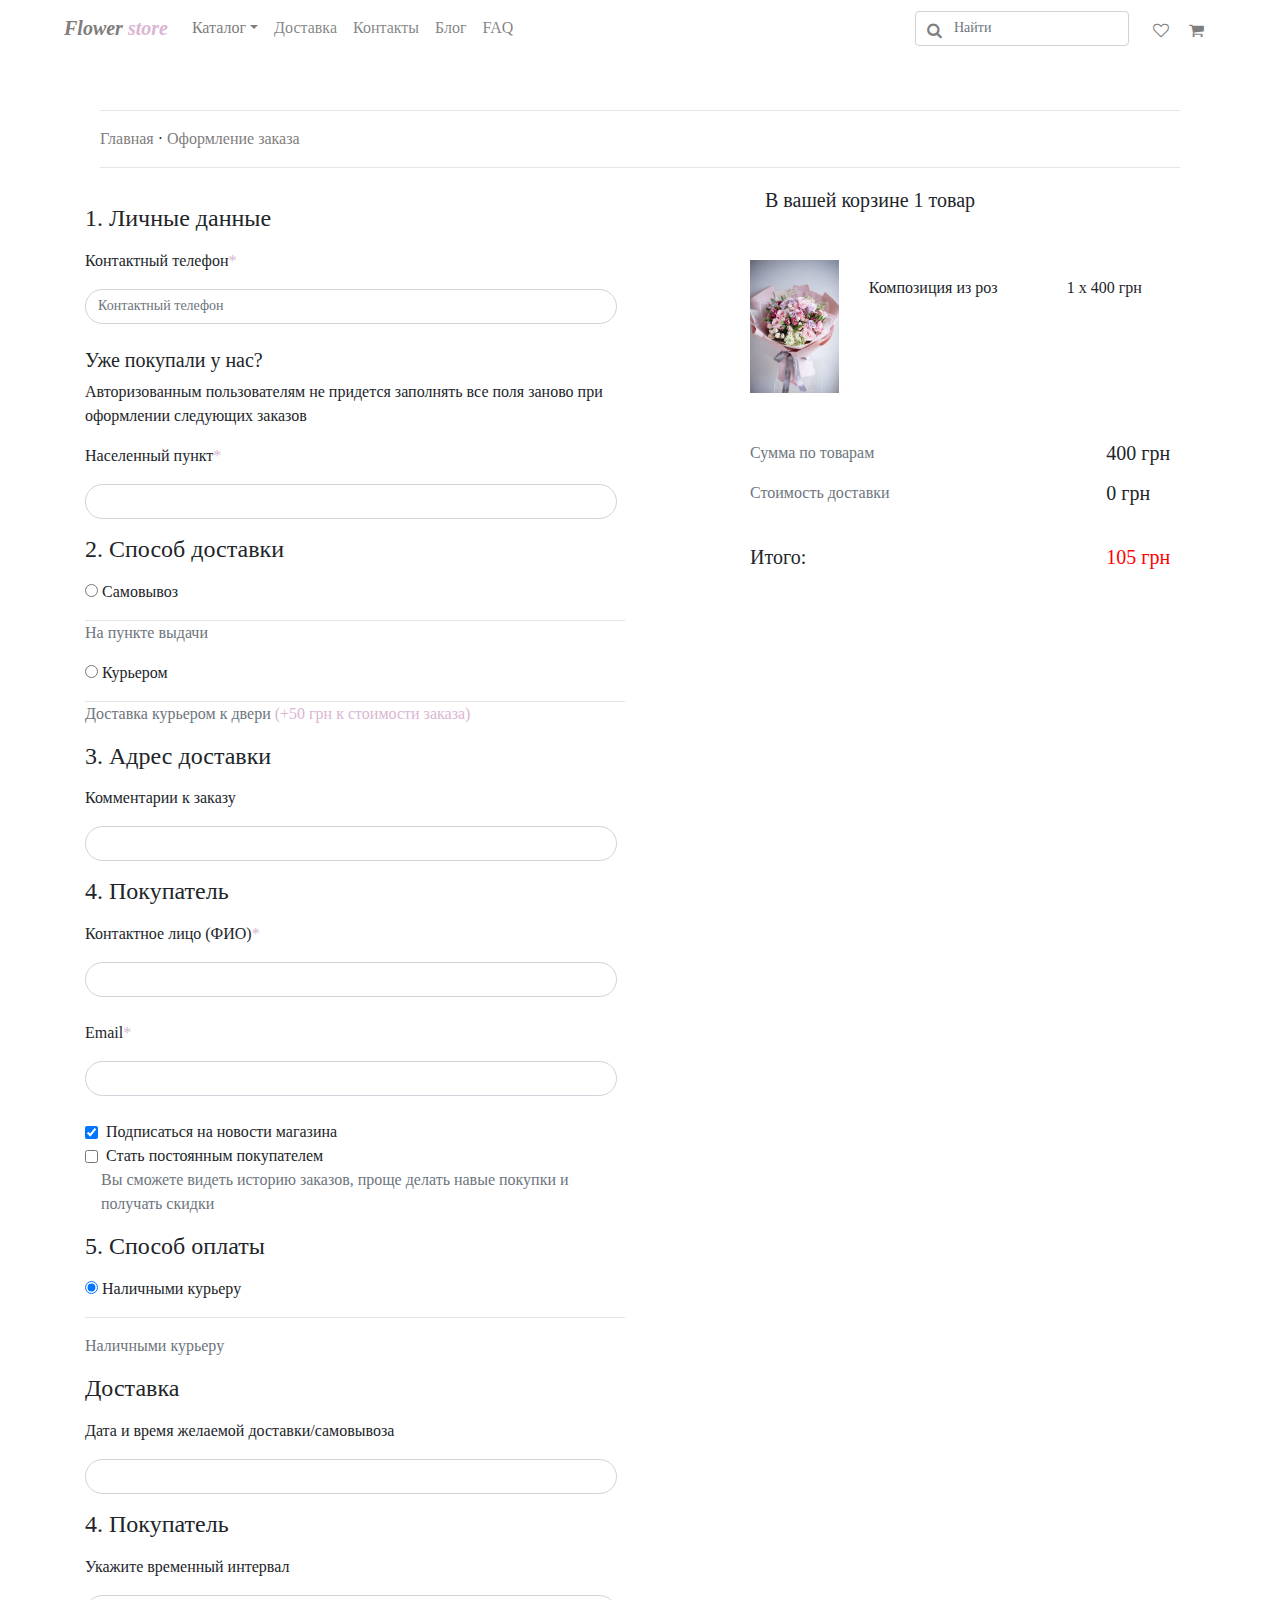
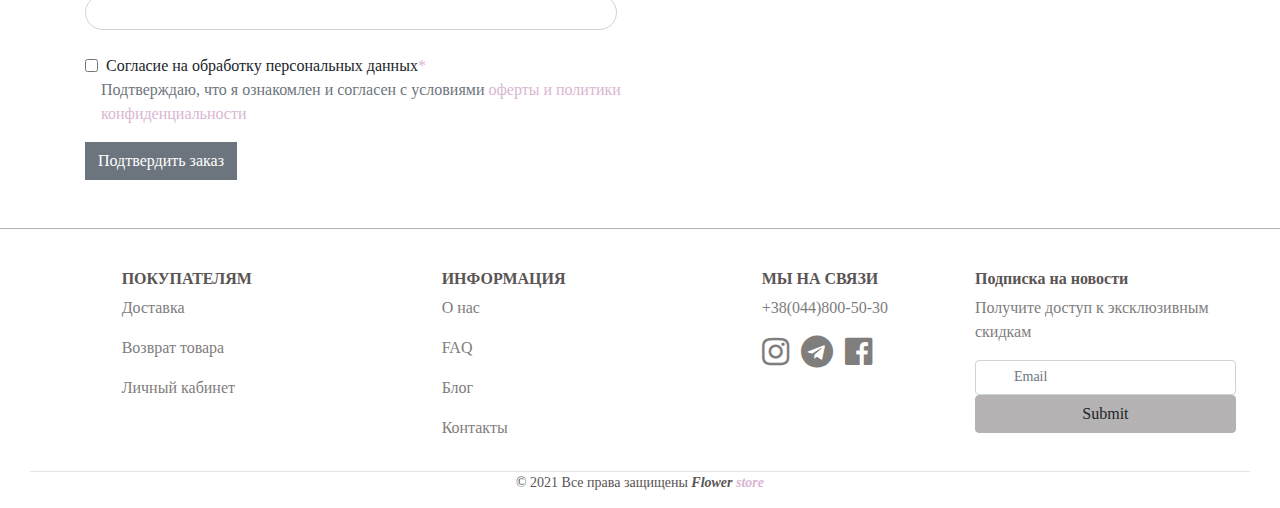
==== index6.html @ 79e2a9ab "Online-store" ====
<!DOCTYPE html>
<html lang="ru">
<head>
    <meta charset="utf-8">
    <meta name="viewport" content="width=device-width, initial-scale=1, shrink-to-fit=no">

    <!-- Подключаем Bootstrap CSS -->
    <link rel="stylesheet" href="https://stackpath.bootstrapcdn.com/bootstrap/4.3.1/css/bootstrap.min.css" integrity="sha384-ggOyR0iXCbMQv3Xipma34MD+dH/1fQ784/j6cY/iJTQUOhcWr7x9JvoRxT2MZw1T" crossorigin="anonymous">

    <link rel="stylesheet" href="https://cdnjs.cloudflare.com/ajax/libs/font-awesome/4.7.0/css/font-awesome.min.css">

    <link rel="stylesheet" type="text/css" href="style.css">

</head>
<body>
      
    <nav class="navbar navbar-expand-lg fixed-top navbar-light bg-white">
        <a class="navbar-brand logo ml-5" href="#">Flower <span>store</span></a>

        <button class="navbar-toggler" type="button" data-toggle="collapse" data-target="#navbarContent" area-expand="false">
            <span class="navbar-toggler-icon"></span>
        </button>

        <div id="navbarContent" class="collapse navbar-collapse justify-content-between">
            <ul class="navbar-nav mr-auto">
                <li class="nav-item dropdown">
                    <a class="nav-link dropdown-toggle active" style="color: rgb(128, 125, 125);" data-toggle="dropdown" href="#">Каталог</a>
                    <ul class="dropdown-menu border-0">
                        <li><a class="dropdown-item" href="index3.html">Букеты из роз</a></li>
                        <li><a class="dropdown-item" href="#">Свадебные букеты</a></li>
                        <li><a class="dropdown-item" href="#">Букеты в коробках</a></li>
                        <li><a class="dropdown-item" href="#">Букеты с фруктами</a></li>
                        <li><a class="dropdown-item" href="#">Все цветы</a></li>
                    </ul>
                </li>
                <li class="nav-item">
                    <a class="nav-link" href="#">Доставка</a>
                </li>
                <li class="nav-item">
                    <a class="nav-link" href="#">Контакты</a>
                </li>
                <li class="nav-item">
                    <a class="nav-link" href="#">Блог</a>
                </li>
                <li class="nav-item">
                    <a class="nav-link" href="#">FAQ</a>
                </li>
            </ul>

            <ul class="navbar-nav mr-5">
                <li class="nav-item">
                        <div class="form-group">
                        <a class="nav-link" href="#"><i class="fa fa-search form-control-icon" aria-hidden="true"></i></a>
                        <input type="text" class="form-control ml-2" placeholder="Найти">
                    </div> 
                </li>
                <li class="nav-item mt-2 mr-1">
                    <a class="nav-link" href="#"><i class="fa fa-heart-o icon" aria-hidden="true"></i></a>
                </li>
                <li class="nav-item mt-2 mr-1">
                    <a class="nav-link" href="#"><i class="fa fa-shopping-cart icon" aria-hidden="true"></i></i></a>
                </li>
            </ul>
          
        </div>
    </nav>

    <div class="tomain">
        <hr>
        <a href="index.html">Главная</a> &#183;
        <a href="#">Оформление заказа</a>
        <hr>
    </div>

    <div class="container">
        <div class="row">
            <div class="col-6">
                <h4 class="mb-3 mt-3">1. Личные данные</h4>
                <p>Контактный телефон<span class="red">*</span></p>
                <form class="form-inline">
                    <input type="number" class="form-control mr-sm-2 inp" style="width: 100%; border-radius: 20px;" placeholder="Контактный телефон">
                </form>
                <br>
                <h5>Уже покупали у нас?</h5>
                <p>Авторизованным пользователям не придется заполнять все поля заново при оформлении следующих заказов</p>
                <p>Населенный пункт<span class="red">*</span></p>
                <form class="form-inline">
                    <input type="number" class="form-control mr-sm-2 inp" style="width: 100%; border-radius: 20px;" placeholder="">
                </form>

                <h4 class="mb-3 mt-3">2. Способ доставки</h4>
                <input type="radio" name="m" checked="checked" class="inp"> Самовывоз 
                <hr class="mb-0">
                <p class="text-muted ">На пункте выдачи</p>

                <input type="radio" name="m" class="inp"> Курьером
                <hr class="mb-0">
                <p class="text-muted">Доставка курьером к двери <span class="red">(+50 грн к стоимости заказа)</span></p>

                <h4 class="mb-3 mt-3">3. Адрес доставки</h4>
                <p>Комментарии к заказу</p>
                <form class="form-inline">
                    <input type="text" class="form-control mr-sm-2 inp" style="width: 100%; border-radius: 20px;" placeholder="">
                </form>

                <h4 class="mb-3 mt-3">4. Покупатель</h4>
                <p>Контактное лицо (ФИО)<span class="red">*</span></p>
                <form class="form-inline">
                    <input type="text" class="form-control mr-sm-2 inp" style="width: 100%; border-radius: 20px;" placeholder="">
                </form>
                <br>
                <p>Email<span class="red">*</span></p>
                <form class="form-inline">
                    <input type="email" class="form-control mr-sm-2 inp" style="width: 100%; border-radius: 20px;" placeholder="">
                </form>
                <br>

                <form class="form-inline">
                    <label>
                        <input type="checkbox" checked="checked" class="mr-2 inp">Подписаться на новости магазина
                    </label>
                </form>
                <form class="form-inline">
                    <label>
                        <input type="checkbox"  class="mr-2 inp">Стать постоянным покупателем
                    </label>
                </form>
                <p class="text-muted ml-3">Вы сможете видеть историю заказов, проще делать навые покупки и получать скидки</p>
                <h4 class="mb-3 mt-3">5. Способ оплаты</h4>
                <input type="radio" name="m" checked="checked" class="inp"> Наличными курьеру 
                <hr>
                <p class="text-muted">Наличными курьеру</p>
              
                <h4 class="mb-3 mt-3">Доставка</h4>
                <p>Дата и время желаемой доставки/самовывоза</p>
                <form class="form-inline">
                    <input type="text" class="form-control mr-sm-2 inp" style="width: 100%; border-radius: 20px;" placeholder="">
                </form>

                <h4 class="mb-3 mt-3">4. Покупатель</h4>
                <p>Укажите временный интервал</p>
                <form class="form-inline">
                    <input type="text" class="form-control mr-sm-2 inp" style="width: 100%; border-radius: 20px;" placeholder="">
                </form>
                <br>

                <form class="form-inline">
                    <label>
                        <input type="checkbox" class="mr-2 inp">Согласие на обработку персональных данных<span class="red">*</span>
                    </label>
                </form>
                <p class="text-muted ml-3">Подтверждаю, что я ознакомлен и согласен с условиями <span>оферты и политики конфиденциальности</span></p>
                <a href="index5.html">
                    <button type="button" class="btn btn-secondary border-secondary" style="border-radius:0;">Подтвердить заказ</button>
                </a>
            
            </div>


            <div class="col-5 offset-1">
                <div class="col-12">
                    <h5 class="mb-5">В вашей корзине 1 товар</h5>
                </div>
                <div class="row carts">
                    <div class="col-3">
                        <img src="./img/popular/1.jpg" class="img-fluid rounded-start" alt="Изображение персика" >
                    </div>
                    <div class="col-5">
                        <p class="mt-3">Композиция из роз</p>
                    </div>
                    <div class="col-4">
                        <p class="mt-3">1 х 400 грн</p>
                    </div>
                </div>

                <div class="row carts mt-5">
                    <div class="col-9">
                        <p class="text-muted">Сумма по товарам</p>
                    </div>
                    <div class="col-3">
                        <p class="h5">400 грн</p>
                    </div>
                </div>

                <div class="row carts">
                    <div class="col-9">
                        <p class="text-muted">Стоимость доставки</p>
                    </div>
                    <div class="col-3">
                        <p class="h5">0 грн</p>
                    </div>
                </div>

                <div class="row mt-4">
                    <div class="col-9">
                        <p class="h5">Итого:</p>
                    </div>
                    <div class="col-3">
                        <p class="h5" style="color: red;">105 грн</p>
                    </div>
                </div>
            </div>
        </div>
    </div>


    <footer class="container-fluid footer mt-5">
        <div class="row">
            <div class="col-5 col-sm-5 col-md-2 col-lg-2 offset-1">
                <h6>ПОКУПАТЕЛЯМ</h6>
                <p><a href="#">Доставка</a></p>
                <p><a href="#">Возврат товара</a></p>
                <p><a href="#">Личный кабинет</a></p>
            </div>
            <div class="col-5 col-sm-5 col-md-2 col-lg-2 offset-1">
                <h6>ИНФОРМАЦИЯ</h6>
                <p><a href="#">О нас</a></p>
                <p><a href="#">FAQ</a></p>
                <p><a href="#">Блог</a></p>
                <p><a href="#">Контакты</a></p>
            </div>
            <div class="col-12 col-sm-12 col-md-2 col-lg-2 offset-1">
                <h6>МЫ НА СВЯЗИ</h6>
                <p><a href="#" class="tel">+38(044)800-50-30</a></p>
                <p class="footer_icon">
                    <i class="fa fa-instagram fa-2x icon mr-2"  aria-hidden="true"></i>
                    <i class="fa fa-telegram fa-2x icon mr-2" aria-hidden="true"></i>
                    <i class="fa fa-facebook-official fa-2x icon" aria-hidden="true"></i>
                </p>
            </div>
            <div class="col-12 col-sm-12 col-md-3 col-lg-3">
                <h6>Подписка на новости</h6>
                <p>Получите доступ к эксклюзивным скидкам</p>
                <div class="form-group">
                    <input class="form-control form-control-md" type="rel" placeholder="Email" name="useremail">
                    <input type="submit" name="submitFeedback" class="btn btn_submit" style="width: 90%; ">
                </div>
                
                
            </div>
        </div>
        <div class="copyright">
            © 2021 Все права защищены <b><i>Flower <span>store</span></i></b>
        </div>
    </footer>





    
        
    <script src="https://code.jquery.com/jquery-3.3.1.slim.min.js" integrity="sha384-q8i/X+965DzO0rT7abK41JStQIAqVgRVzpbzo5smXKp4YfRvH+8abtTE1Pi6jizo" crossorigin="anonymous"></script>
    <script src="https://cdnjs.cloudflare.com/ajax/libs/popper.js/1.14.7/umd/popper.min.js" integrity="sha384-UO2eT0CpHqdSJQ6hJty5KVphtPhzWj9WO1clHTMGa3JDZwrnQq4sF86dIHNDz0W1" crossorigin="anonymous"></script>
    <script src="https://stackpath.bootstrapcdn.com/bootstrap/4.3.1/js/bootstrap.min.js" integrity="sha384-JjSmVgyd0p3pXB1rRibZUAYoIIy6OrQ6VrjIEaFf/nJGzIxFDsf4x0xIM+B07jRM" crossorigin="anonymous"></script>

</body>
</html>
---- style.css ----
@font-face {
	font-family: 'Teddy Bear';
	src: url('../fonts/teddy_bear.eot'); /* IE 9 Compatibility Mode */
	src: url('../fonts/teddy_bear.eot?#iefix') format('embedded-opentype'), /* IE < 9 */
		url('../fonts/teddy_bear.woff2') format('woff2'), /* Super Modern Browsers */
		url('../fonts/teddy_bear.woff') format('woff'), /* Firefox >= 3.6, any other modern browser */
		url('../fonts/teddy_bear.ttf') format('truetype'), /* Safari, Android, iOS */
		url('../fonts/teddy_bear.svg#teddy_bear') format('svg'); /* Chrome < 4, Legacy iOS */
}

* {
    font-family: 'Teddy Bear'
}

.logo {
    font-family: 'Teddy Bear';
    font-style: italic;
    font-weight: bolder;
}

.navbar-light .navbar-brand {
    color: rgb(128, 125, 125);
}

.navbar_right>li {
    position: relative;
    text-align: right;
}

.icon>li {
    text-align: right;
}

.form-group {
    margin-bottom: 0;
}

.nav-link {
    display: block;
    padding: 0;
}

.form-group .form-control {
    padding-left: 2.375rem;
}

.form-control {
    display: block;
    width: 90%;
    height: calc(1.5em + 0.75rem + 2px);
    padding: 0.375rem 0.75rem;
    font-size: 14px;
    font-weight: normal;
    line-height: 1.5;
}

.form-group .form-control-icon {
    position: absolute;
    z-index: 2;
    display: block;
    width: 2.375rem;
    height: 2.375rem;
    line-height: 2.375rem;
    text-align: center;
    pointer-events: none;

}

.dropdown-item {
    color: rgb(128, 125, 125);
}

span {
    color: rgb(218, 182, 210);
}

.header{
    background-image: url(./img/pion.jpg);
	background-size: cover;
	background-position: center;
	background-attachment: fixed;
}

.overlay{
	background: rgba(169, 169, 169, 0.4);
	position: absolute;
	min-height: 100%;
	min-width: 100%;
	top: 0;
	left: 0;
}

.header_content{
	position: absolute;
	top: 30%;
	left: 8%;
	color: white;
	padding: 2rem;
    text-shadow: 1px 1px 1px rgb(90, 84, 84);
}

.btn_header {
    background-color: rgb(169, 169, 169);
    border: rgb(90, 84, 84);
    color: white;
    width: 100px;
    height: 40px;
}

.btn_header:hover {
    background-color: rgb(128, 127, 127);
}

.btn_header:visited, .btn_header:focus, .btn_header:active {
    outline:0;
}

.solutions h1, .catalog h1, .rose h1{
	margin: 40px;
    color: rgb(128, 125, 125);
}

.solutions img:hover, .catalog img:hover {
    opacity: 0.7;
    cursor: pointer;
}
  
 
.solutions .btn, .catalog .btn {
    position: absolute;
    top: 75%;
    left: 30%;
    transform: translate(-50%, -50%);
    -ms-transform: translate(-50%, -50%);
    background-color: rgb(150, 148, 148);
    color: white;
    font-size: 16px;
    padding: 12px 24px;
    border: none;
    cursor: pointer;
    border-radius: 0px;
}
  
.solutions .btn:hover {
    background-color: rgb(90, 84, 84);
}

.popular h1{
    margin-top: 40px;
	padding: 40px;
    color: white;
}

.popular {
    background-color: rgb(160, 160, 160);
    padding-bottom: 70px;
}

.arrow i {
    border: solid rgb(90, 84, 84);
    border-width: 0 3px 3px 0;
    display: inline-block;
    padding: 3px;
}

.arrow i:hover {
    border-color: white;
}

.arrow i.right {
    transform: rotate(-45deg);
    -webkit-transform: rotate(-45deg);
}

.arrow i.left {
    transform: rotate(135deg);
    -webkit-transform: rotate(135deg);
}

span.arrow {
    position: absolute;
    right: 5%;
}

@media (max-width:768px) {
    span.arrow {
        visibility: hidden;
    }
}

.popular p {
    text-align: center;
    color: white;
}

.popular img, .rose img {
    padding: 0 15px;
}

.btn_top_left {
    background-color:rgb(218, 182, 210);
    color: white;
    border-radius: 0;
    padding: 0px 2px;
    position: absolute;
    left: 30px;
    top: 0px;
    width:40px
}

.btn_top_left:hover {
    background-color:rgb(218, 182, 210);
    color: white;
}

.btn_top_right {
    position: absolute;
    left: 227px;
    top: 0px;
    background-color:white;
    border-radius: 0;
    padding: 0 5px;
    border-top: 1px solid rgb(216, 214, 214);
    border-right: 1px solid rgb(216, 214, 214);
}

@media (max-width:1199px) {
    .btn_top_right {
        position: absolute;
        left: 182px;
    }
}

@media (max-width:991px) {
    .btn_top_right {
        position: absolute;
        left: 122px;
    }
}

@media (max-width:768px) {
    .btn_top_right {
        position: absolute;
        left: 302px;
    }
}


.btn_bottom {
    background-color:rgb(218, 182, 210);
    color: rgb(73, 72, 72);
    border-radius: 0;
    padding: 0px 2px;
    position: absolute;
    top:393px;
    left: 185px;
    width:70px;
    height:30px;
}

.btn_bottom:hover {
    background-color: rgb(90, 84, 84);
    color: white;
}

@media (max-width:768px) {
    .popular p, .rose p {
        margin-left: -100px;
    }

    .btn_bottom {
        position: absolute;
        top: 50%;
        left: 20%;
        transform: translate(-50%, -50%);
        -ms-transform: translate(-50%, -50%);
    }
}

.footer {
    padding-top: 40px;
    border-top: 1px solid rgb(180, 178, 178);
}

.footer h6 {
    color: rgb(90, 84, 84);
    font-weight: bold;
}

.footer a, .footer p {
    color: rgb(128, 125, 125);
}

.footer a:hover {
    text-decoration: none;
}

.footer_icon {
    color: rgb(128, 125, 125);
}

.icon:hover {
    color: rgb(90, 84, 84);
}

.btn_submit {
    border: 1px solid rgb(180, 178, 178);
    background-color: rgb(180, 178, 178);
    width:100%
}

.copyright {
    border-top: 1px solid #e5e5e5;
    margin: 15px;
    padding-top: 20px 0;
    text-align: center;
    color: rgb(90, 84, 84);
    font-size: 14px;
}

.catalog, .rose {
    margin-top: 60px;
}

.tomain {
    margin: 110px 100px 20px;
}

.tomain a {
    color: rgb(128, 125, 125);
    
}

.tomain a:hover {
    color: rgb(90, 84, 84);
    text-decoration: none;
}

.rose p {
    color: rgb(90, 84, 84);
    text-align: center;
}

.rose h6 {
    margin-left: 15px;
}


.page-link {
    color: rgb(90, 84, 84);
}

.page-item.active {
    color: white;
}

.rose a {
    color: black;
}

.rose a:hover {
    text-decoration: none;
    color: rgb(90, 84, 84);
}

.rose_page {
    margin-left: 100px;
}

@media (min-width:576px) {
    .rose_page {
        padding-left: 0px;
        margin: 0;
    }
}

.card .img-fluid {
    position: relative;
    left: 30%;

}

.gotomain {
    float:right;
    margin-right:30px;
    color: rgb(218, 182, 210);;
}

.gotoshop {
    position: absolute;
    left: 45%;
    margin-right:30px;
    color: rgb(218, 182, 210);;
}

.order {
    height:45px;
    margin-top: 10px;
    padding-bottom: 5px;
}
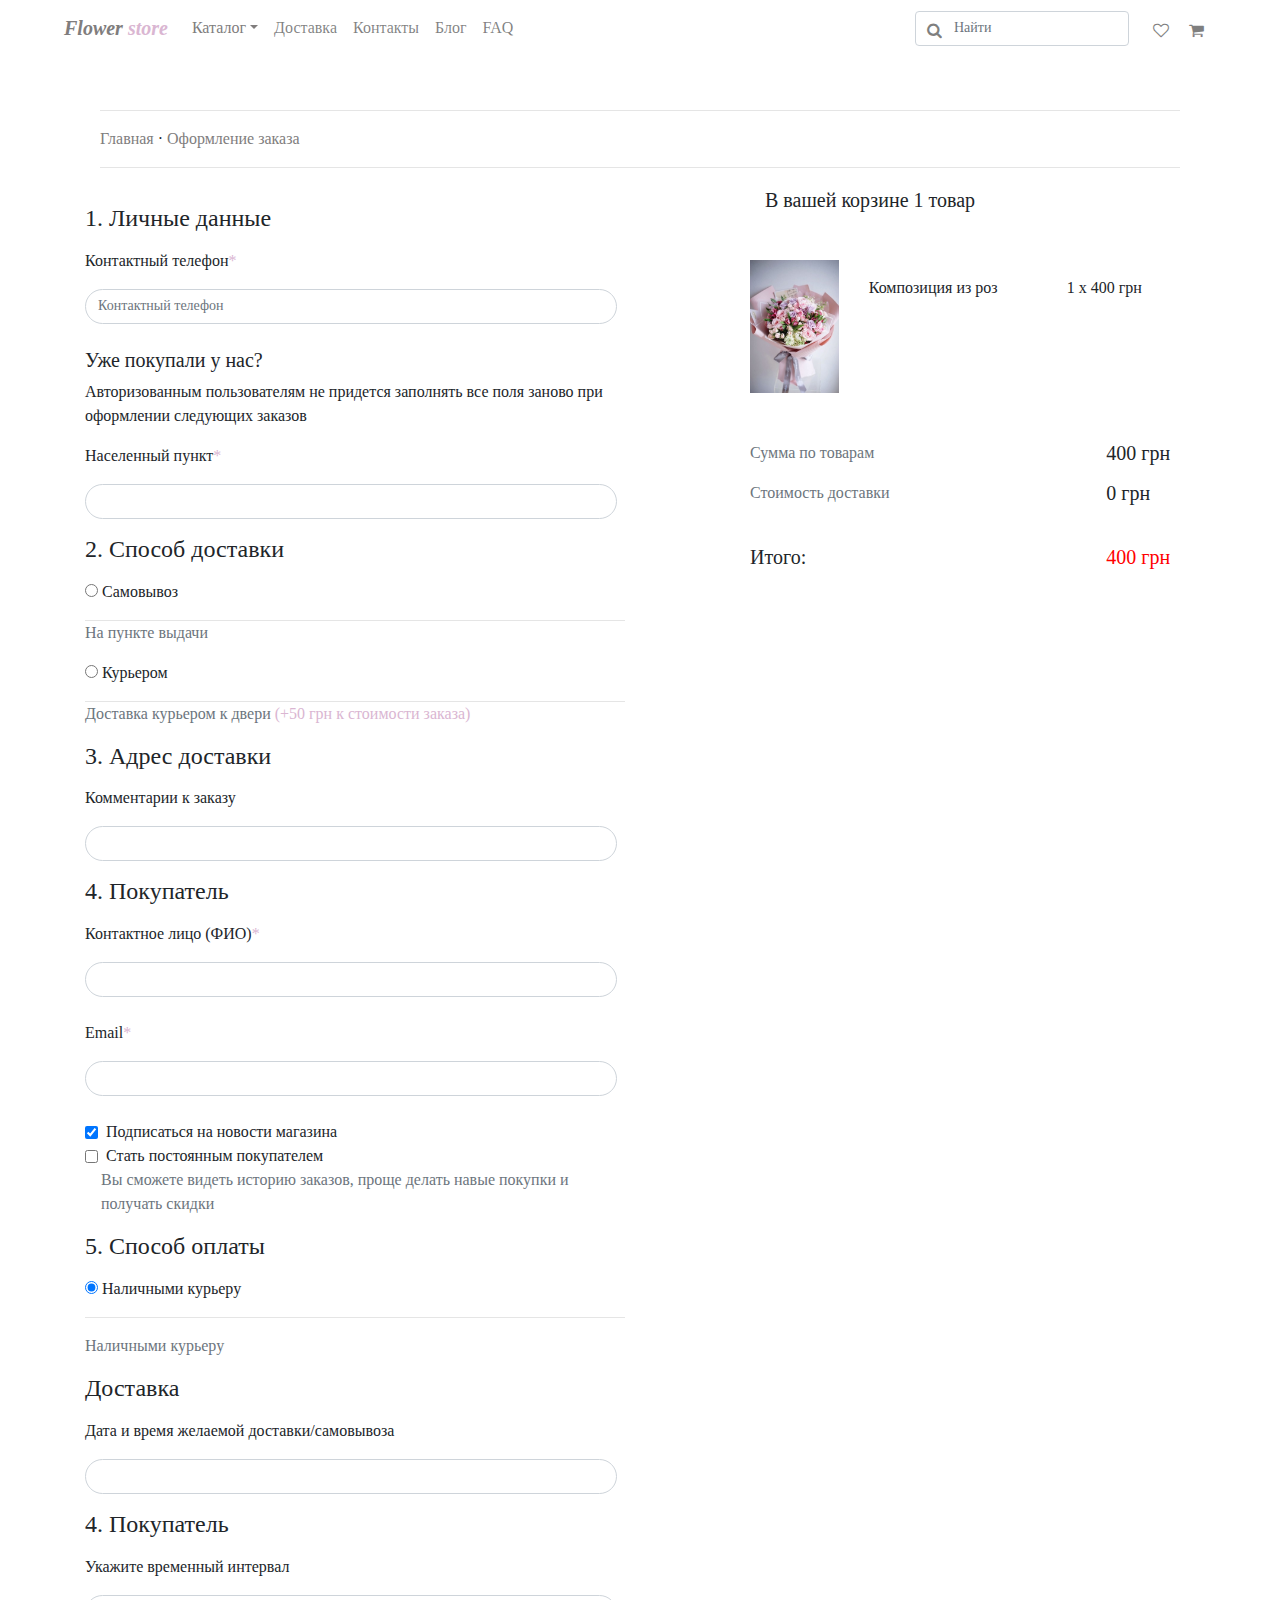
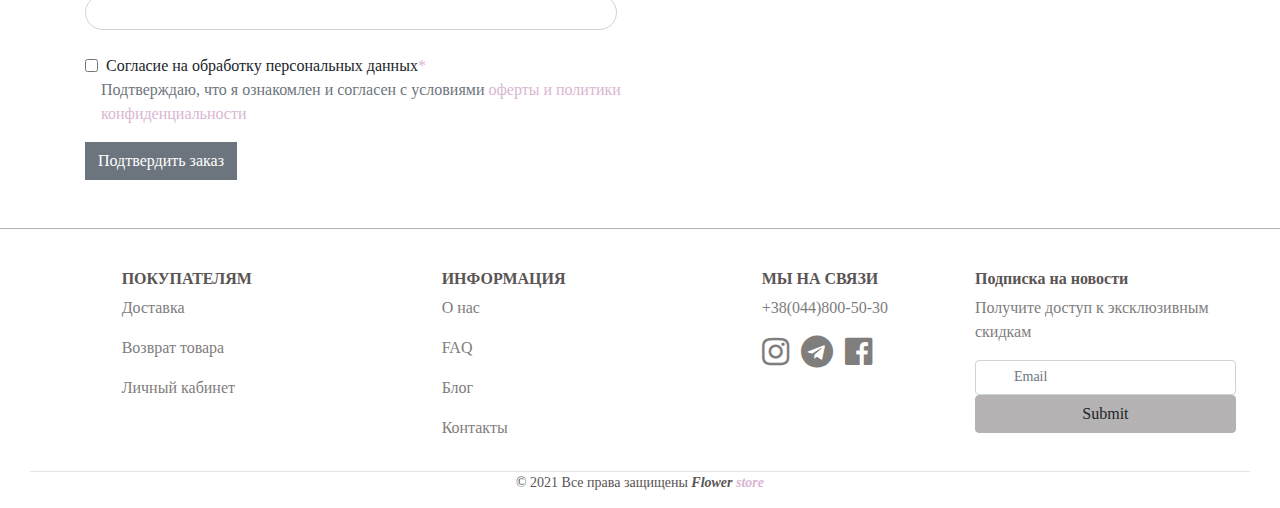
==== commit 4f49a3e8: "Update index6.html" ====
--- a/index6.html
+++ b/index6.html
@@ -196,7 +196,7 @@
                         <p class="h5">Итого:</p>
                     </div>
                     <div class="col-3">
-                        <p class="h5" style="color: red;">105 грн</p>
+                        <p class="h5" style="color: red;">400 грн</p>
                     </div>
                 </div>
             </div>
